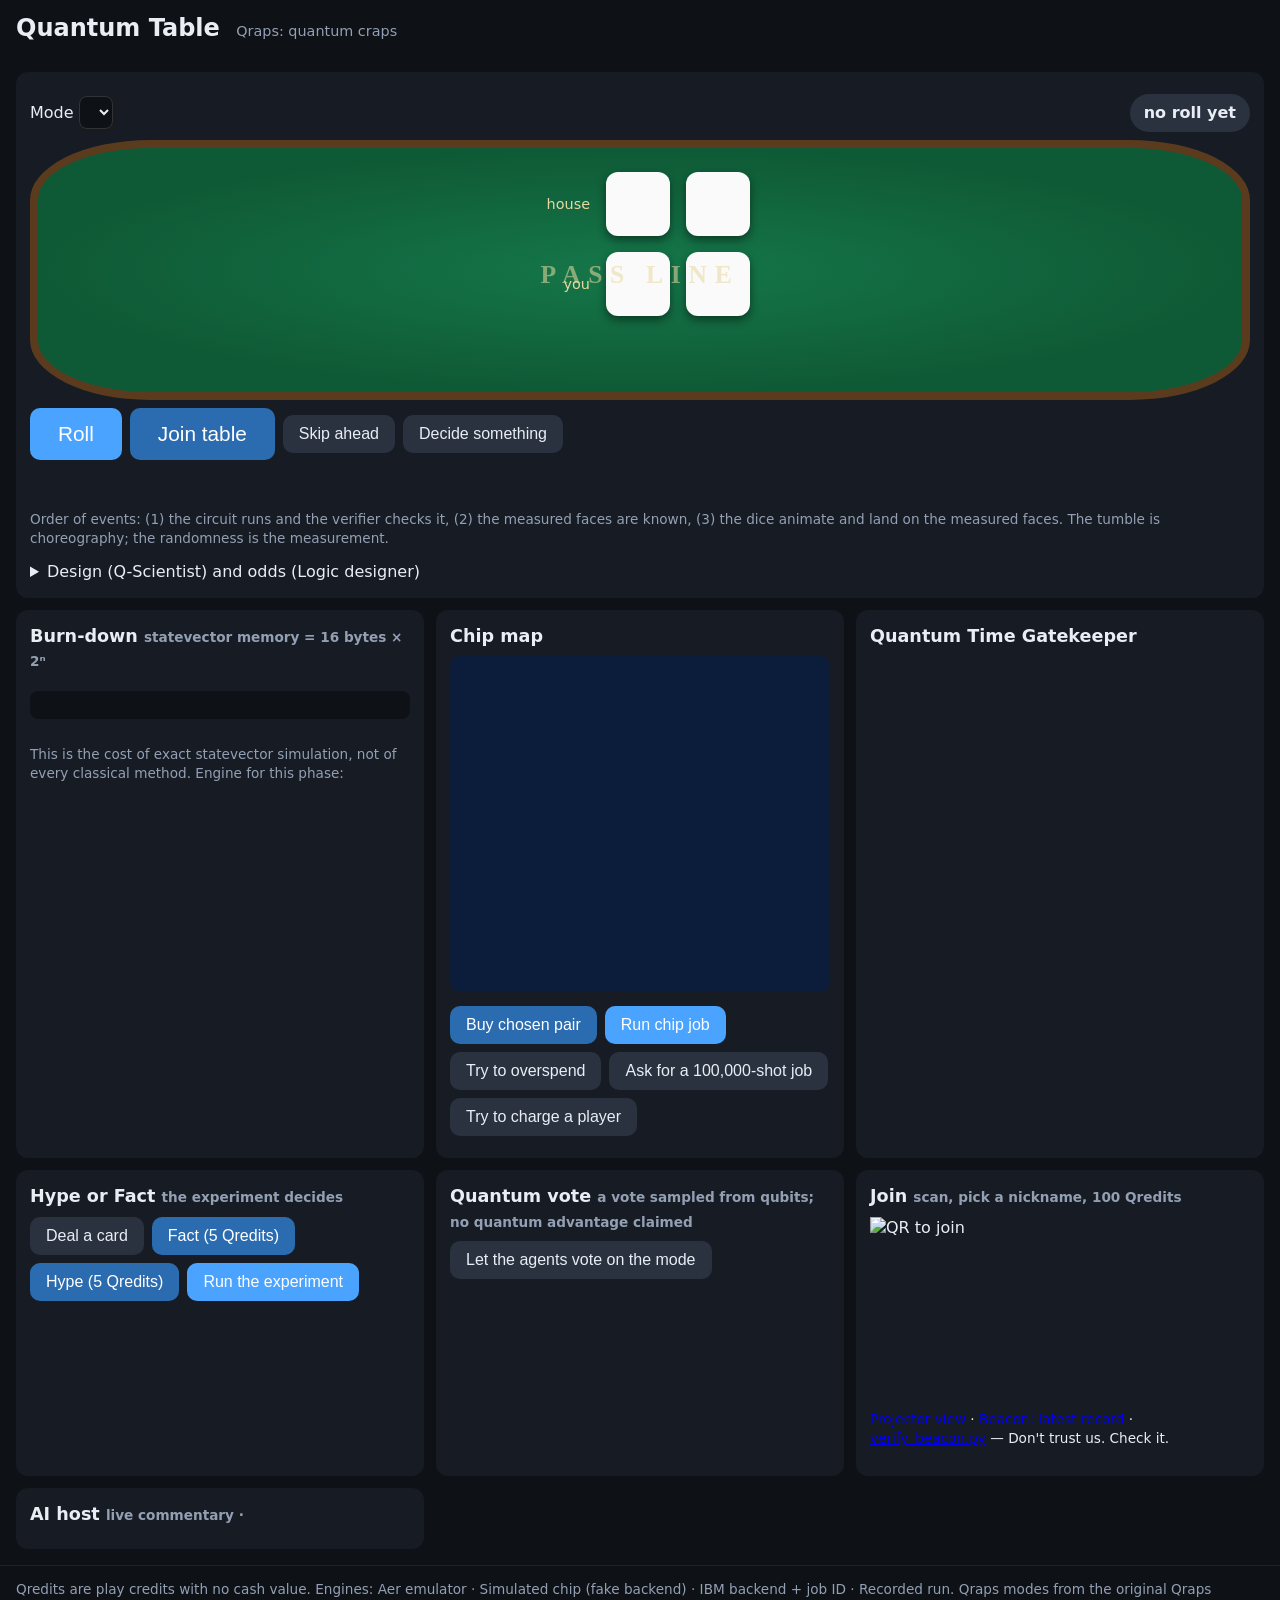
==== static/index.html @ d8f74f23 "Step 3-6: FastAPI service, page, beacon, gatekeeper (ADAP), chip buy-in, hype deck, host, vote Co-Au" ====
<!doctype html>
<html lang="en">
<head>
<meta charset="utf-8">
<meta name="viewport" content="width=device-width, initial-scale=1">
<title>Quantum Table</title>
<link rel="stylesheet" href="/static/style.css">
</head>
<body>
<header>
  <h1>Quantum Table <small>Qraps: quantum craps</small></h1>
  <div id="clock" class="muted"></div>
</header>

<section id="team" class="strip" aria-label="agent team"></section>

<main>
  <section class="card table-card">
    <div class="row between">
      <div>
        <label>Mode
          <select id="mode"></select>
        </label>
        <span id="rule" class="muted"></span>
      </div>
      <div id="badge" class="badge idle">no roll yet</div>
    </div>
    <div id="table3d" class="table3d hidden"></div>
    <div id="table2d" class="table2d">
      <div class="felt">
        <div class="dice-row house"><span class="who">house</span><div class="die" id="h0"></div><div class="die" id="h1"></div></div>
        <div class="thread" id="thread"></div>
        <div class="dice-row player"><span class="who" id="me-label">you</span><div class="die" id="p0"></div><div class="die" id="p1"></div></div>
        <div class="bloch-row" id="bloch"></div>
      </div>
    </div>
    <div class="row">
      <button id="roll" class="big">Roll</button>
      <button id="join" class="big alt">Join table</button>
      <button id="skip" class="ghost">Skip ahead</button>
      <button id="decide" class="ghost">Decide something</button>
    </div>
    <div id="result" class="result"></div>
    <p class="small muted">Order of events: (1) the circuit runs and the verifier checks it, (2) the measured faces are known, (3) the dice animate and land on the measured faces. The tumble is choreography; the randomness is the measurement. <span id="entangled-label"></span></p>
    <details><summary>Design (Q-Scientist) and odds (Logic designer)</summary><pre id="design" class="small"></pre></details>
  </section>

  <section class="card">
    <h2>Burn-down <span class="muted small">statevector memory = 16 bytes × 2ⁿ</span></h2>
    <div class="meter-wrap">
      <div class="meter" id="meter"></div>
      <div class="marks" id="marks"></div>
    </div>
    <div id="meter-text" class="small"></div>
    <p class="small muted">This is the cost of exact statevector simulation, not of every classical method. Engine for this phase: <b id="phase-engine"></b></p>
  </section>

  <section class="card">
    <h2>Chip map <span class="muted small" id="chip-label"></span></h2>
    <svg id="chip" viewBox="-1 -1 17 15" class="chipmap"></svg>
    <div class="small" id="chip-info"></div>
    <div class="row">
      <button id="buy" class="alt">Buy chosen pair</button>
      <button id="chiprun">Run chip job</button>
      <button id="overspend" class="ghost">Try to overspend</button>
      <button id="bigjob" class="ghost">Ask for a 100,000-shot job</button>
      <button id="charge" class="ghost">Try to charge a player</button>
    </div>
    <div id="chipres" class="small"></div>
  </section>

  <section class="card">
    <h2>Quantum Time Gatekeeper <span class="muted small" id="gate-credit"></span></h2>
    <div id="gatelog" class="small"></div>
    <div id="waiting"></div>
  </section>

  <section class="card">
    <h2>Hype or Fact <span class="muted small">the experiment decides</span></h2>
    <div id="hype"></div>
    <div class="row">
      <button id="deal" class="ghost">Deal a card</button>
      <button id="bet-fact" class="alt">Fact (5 Qredits)</button>
      <button id="bet-hype" class="alt">Hype (5 Qredits)</button>
      <button id="resolve">Run the experiment</button>
    </div>
    <div id="hype-score" class="small muted"></div>
  </section>

  <section class="card">
    <h2>Quantum vote <span class="muted small">a vote sampled from qubits; no quantum advantage claimed</span></h2>
    <button id="vote" class="ghost">Let the agents vote on the mode</button>
    <pre id="vote-out" class="small"></pre>
  </section>

  <section class="card">
    <h2>Join <span class="muted small">scan, pick a nickname, 100 Qredits</span></h2>
    <div class="row"><img id="qr" alt="QR to join" width="180" height="180"><div><div id="joinurl" class="mono"></div><div id="seats" class="small"></div></div></div>
    <p class="small"><a href="/table" target="_blank">Projector view</a> · <a href="/beacon/latest" target="_blank">Beacon: latest record</a> · <a href="/verify_beacon.py">verify_beacon.py</a> — Don't trust us. Check it.</p>
  </section>

  <section class="card">
    <h2>AI host <span class="muted small">live commentary · <span id="corrected"></span></span></h2>
    <ul id="ticker"></ul>
  </section>
</main>

<footer class="small muted">
  Qredits are play credits with no cash value. Engines: Aer emulator · Simulated chip (fake backend) · IBM backend + job ID · Recorded run.
  Qraps modes from the original Qraps (Quantum Game Jam 2021, <a href="https://github.com/SuperStingray/qraps">SuperStingray/qraps</a>); circuits and cross-table rules are our reconstruction.
  <span id="gate-credit2"></span>. Art: <span id="art"></span>. <a href="/making-of">How this was made</a>.
</footer>
<script src="/static/app.js"></script>
</body>
</html>
---- static/style.css ----
:root{--bg:#0e1116;--card:#171c24;--fg:#e9eef5;--muted:#93a0b4;--felt:#0f5a36;--gold:#e8d9a0;--ok:#2fbf71;--bad:#e05252;--warn:#f0b429;--blue:#4aa3ff}
*{box-sizing:border-box}
body{margin:0;background:var(--bg);color:var(--fg);font:16px/1.4 system-ui,sans-serif}
header{display:flex;justify-content:space-between;align-items:baseline;padding:12px 16px}
h1{margin:0;font-size:1.5rem}h1 small{color:var(--muted);font-weight:400;font-size:.9rem;margin-left:8px}
h2{font-size:1.1rem;margin:0 0 8px}
main{display:grid;gap:12px;padding:0 16px 16px;grid-template-columns:repeat(auto-fit,minmax(320px,1fr))}
.card{background:var(--card);border-radius:12px;padding:14px}
.table-card{grid-column:1/-1}
.strip{display:flex;gap:8px;overflow-x:auto;padding:4px 16px 10px}
.agent{flex:0 0 auto;background:var(--card);border-radius:10px;padding:6px 10px;font-size:.8rem;min-width:140px;border-left:3px solid var(--muted)}
.agent.working{border-left-color:var(--warn)}.agent b{display:block}.agent .m{color:var(--muted)}
.row{display:flex;gap:8px;flex-wrap:wrap;align-items:center;margin:8px 0}.between{justify-content:space-between}
button{background:var(--blue);color:#fff;border:0;border-radius:10px;padding:10px 16px;font-size:1rem;cursor:pointer}
button.big{font-size:1.3rem;padding:14px 28px}button.alt{background:#2b6cb0}button.ghost{background:#2a3240;color:var(--fg)}
button:disabled{opacity:.5}
select,input{font-size:1rem;padding:6px;border-radius:8px;border:1px solid #333;background:#0e1116;color:var(--fg)}
.muted{color:var(--muted)}.small{font-size:.85rem}.mono{font-family:ui-monospace,monospace}.hidden{display:none}
.badge{padding:8px 14px;border-radius:999px;font-weight:700;background:#2a3240}
.badge.ok{background:var(--ok);color:#042}.badge.bad{background:var(--bad)}.badge.warn{background:var(--warn);color:#321}
.table2d .felt{background:radial-gradient(ellipse at center,#15774a,var(--felt) 70%);border:8px solid #5a3b1e;border-radius:120px/60px;padding:18px;position:relative;min-height:260px}
.felt::before{content:"PASS LINE";position:absolute;left:0;right:0;top:46%;text-align:center;color:var(--gold);font:700 1.6rem serif;letter-spacing:.3em;opacity:.55}
.dice-row{display:flex;gap:16px;align-items:center;justify-content:center;margin:6px 0}.who{color:var(--gold);width:60px;text-align:right;font-size:.9rem}
.die{width:64px;height:64px;background:#fafafa;border-radius:12px;display:grid;grid-template-columns:repeat(3,1fr);padding:8px;gap:4px;box-shadow:0 4px 10px #0007;transition:transform .2s}
.die.rolling{animation:tumble .5s linear infinite}
@keyframes tumble{from{transform:rotate(0) scale(.9)}to{transform:rotate(360deg) scale(.9)}}
.pip{border-radius:50%;background:#111;visibility:hidden}.pip.on{visibility:visible}
.thread{height:4px;margin:0 auto;width:0;background:linear-gradient(90deg,transparent,var(--blue),transparent);border-radius:2px;box-shadow:0 0 12px var(--blue);transition:width .6s}
.thread.on{width:60%}
.bloch-row{display:flex;gap:6px;justify-content:center;margin-top:10px;flex-wrap:wrap}
.bloch{width:46px;height:46px}
.result{min-height:1.6em;font-size:1.1rem}
.meter-wrap{position:relative;height:28px;background:#0e1116;border-radius:8px;overflow:visible;margin:18px 0 26px}
.meter{height:100%;background:linear-gradient(90deg,var(--ok),var(--warn),var(--bad));border-radius:8px;width:0;transition:width .5s}
.marks{position:absolute;inset:0}.mark{position:absolute;top:-6px;bottom:-6px;border-left:2px dashed #fff8;font-size:.7rem;padding-left:4px;white-space:nowrap}
.mark span{position:absolute;top:34px;left:-2px;color:var(--muted)}
.chipmap{width:100%;max-height:360px;background:#0b1d3a;border-radius:10px}
.chipmap .q{fill:#4aa3ff}.chipmap .e{stroke-width:.25;cursor:pointer}.chipmap .e.sel{stroke:#fff;stroke-width:.5}.chipmap .e.taken{stroke:#e05252}
.gate{display:grid;grid-template-columns:auto auto auto 1fr auto;gap:4px 10px;font-family:ui-monospace,monospace;font-size:.78rem}
.gate .ALLOW{color:var(--ok)}.gate .BLOCK{color:var(--bad)}.gate .REQUIRE_HUMAN{color:var(--warn)}
#ticker{list-style:none;padding:0;margin:0}#ticker li{padding:4px 0;border-bottom:1px solid #222}#ticker li .src{color:var(--muted);font-size:.75rem;margin-left:6px}
.claim{font-size:1.2rem;padding:10px;border-radius:10px;background:#0e1116;margin:6px 0}
.verdict{font-size:1.3rem;font-weight:800}.verdict.FACT{color:var(--ok)}.verdict.HYPE{color:var(--bad)}
footer{padding:14px 16px;border-top:1px solid #222}
.table3d{height:420px;border-radius:12px;overflow:hidden;background:#000;touch-action:none}
.table3d canvas{width:100%;height:100%;display:block}
pre{white-space:pre-wrap;word-break:break-word}
.waitjob{background:#3a2d10;padding:8px;border-radius:8px;margin-top:6px}
@media (max-width:600px){.die{width:48px;height:48px;padding:6px}.who{width:44px}button.big{font-size:1.1rem;padding:12px 18px}}
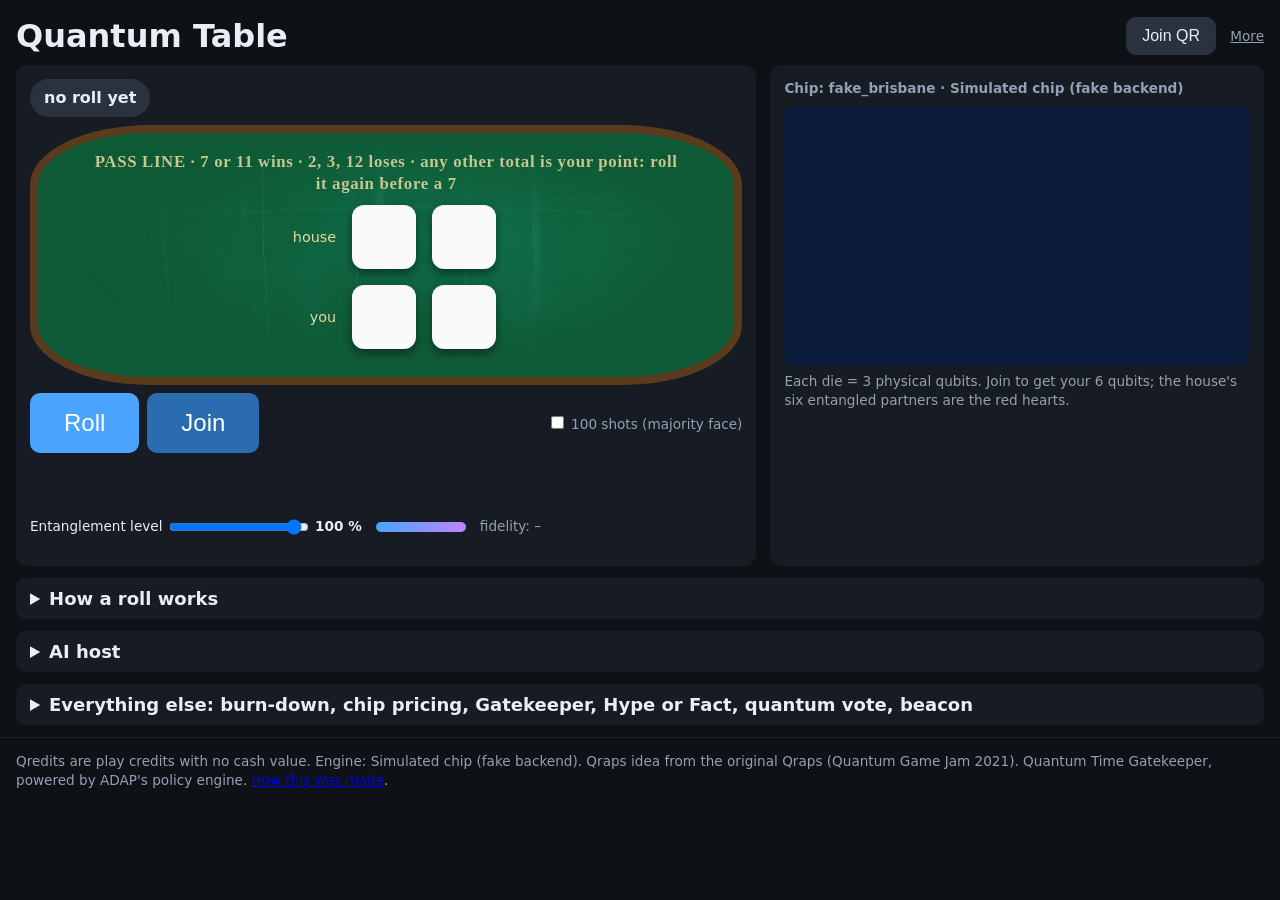
==== commit 79739b12: "Front page = gameplay only: chip game (die = 3 qubits, hearts, per-roll circuit on the noise model, " ====
--- a/static/index.html
+++ b/static/index.html
@@ -5,111 +5,58 @@
 <meta name="viewport" content="width=device-width, initial-scale=1">
 <title>Quantum Table</title>
 <link rel="stylesheet" href="/static/style.css">
+<link rel="stylesheet" href="/static/game.css">
 </head>
-<body>
-<header>
-  <h1>Quantum Table <small>Qraps: quantum craps</small></h1>
-  <div id="clock" class="muted"></div>
+<body class="game">
+<header class="game-head">
+  <h1>Quantum Table</h1>
+  <nav class="small"><button id="qrbtn" class="ghost">Join QR</button> <a href="/lab" class="more">More</a></nav>
 </header>
 
-<section id="team" class="strip" aria-label="agent team"></section>
-
-<main>
-  <section class="card table-card">
-    <div class="row between">
-      <div>
-        <label>Mode
-          <select id="mode"></select>
-        </label>
-        <span id="rule" class="muted"></span>
-      </div>
-      <div id="badge" class="badge idle">no roll yet</div>
-    </div>
+<main class="game-main">
+  <section class="card tablecol">
+    <div id="badge" class="badge idle">no roll yet</div>
     <div id="table3d" class="table3d hidden"></div>
     <div id="table2d" class="table2d">
-      <div class="felt">
+      <div class="felt rules">
+        <div class="rules-text">PASS LINE · 7 or 11 wins · 2, 3, 12 loses · any other total is your point: roll it again before a 7</div>
         <div class="dice-row house"><span class="who">house</span><div class="die" id="h0"></div><div class="die" id="h1"></div></div>
         <div class="thread" id="thread"></div>
         <div class="dice-row player"><span class="who" id="me-label">you</span><div class="die" id="p0"></div><div class="die" id="p1"></div></div>
-        <div class="bloch-row" id="bloch"></div>
       </div>
     </div>
-    <div class="row">
+    <div class="row controls">
       <button id="roll" class="big">Roll</button>
-      <button id="join" class="big alt">Join table</button>
-      <button id="skip" class="ghost">Skip ahead</button>
-      <button id="decide" class="ghost">Decide something</button>
+      <button id="join" class="big alt">Join</button>
+      <label class="switch small"><input type="checkbox" id="shots100"> 100 shots (majority face)</label>
     </div>
     <div id="result" class="result"></div>
-    <p class="small muted">Order of events: (1) the circuit runs and the verifier checks it, (2) the measured faces are known, (3) the dice animate and land on the measured faces. The tumble is choreography; the randomness is the measurement. <span id="entangled-label"></span></p>
-    <details><summary>Design (Q-Scientist) and odds (Logic designer)</summary><pre id="design" class="small"></pre></details>
+    <div class="row meters small">
+      <label>Entanglement level <input type="range" id="level" min="0" max="100" value="100"> <b id="levelval">100 %</b></label>
+      <span class="meter-mini"><span id="levelbar"></span></span>
+      <span id="fid" class="muted">fidelity: –</span>
+    </div>
   </section>
 
-  <section class="card">
-    <h2>Burn-down <span class="muted small">statevector memory = 16 bytes × 2ⁿ</span></h2>
-    <div class="meter-wrap">
-      <div class="meter" id="meter"></div>
-      <div class="marks" id="marks"></div>
-    </div>
-    <div id="meter-text" class="small"></div>
-    <p class="small muted">This is the cost of exact statevector simulation, not of every classical method. Engine for this phase: <b id="phase-engine"></b></p>
-  </section>
-
-  <section class="card">
-    <h2>Chip map <span class="muted small" id="chip-label"></span></h2>
-    <svg id="chip" viewBox="-1 -1 17 15" class="chipmap"></svg>
-    <div class="small" id="chip-info"></div>
-    <div class="row">
-      <button id="buy" class="alt">Buy chosen pair</button>
-      <button id="chiprun">Run chip job</button>
-      <button id="overspend" class="ghost">Try to overspend</button>
-      <button id="bigjob" class="ghost">Ask for a 100,000-shot job</button>
-      <button id="charge" class="ghost">Try to charge a player</button>
-    </div>
-    <div id="chipres" class="small"></div>
-  </section>
-
-  <section class="card">
-    <h2>Quantum Time Gatekeeper <span class="muted small" id="gate-credit"></span></h2>
-    <div id="gatelog" class="small"></div>
-    <div id="waiting"></div>
-  </section>
-
-  <section class="card">
-    <h2>Hype or Fact <span class="muted small">the experiment decides</span></h2>
-    <div id="hype"></div>
-    <div class="row">
-      <button id="deal" class="ghost">Deal a card</button>
-      <button id="bet-fact" class="alt">Fact (5 Qredits)</button>
-      <button id="bet-hype" class="alt">Hype (5 Qredits)</button>
-      <button id="resolve">Run the experiment</button>
-    </div>
-    <div id="hype-score" class="small muted"></div>
-  </section>
-
-  <section class="card">
-    <h2>Quantum vote <span class="muted small">a vote sampled from qubits; no quantum advantage claimed</span></h2>
-    <button id="vote" class="ghost">Let the agents vote on the mode</button>
-    <pre id="vote-out" class="small"></pre>
-  </section>
-
-  <section class="card">
-    <h2>Join <span class="muted small">scan, pick a nickname, 100 Qredits</span></h2>
-    <div class="row"><img id="qr" alt="QR to join" width="180" height="180"><div><div id="joinurl" class="mono"></div><div id="seats" class="small"></div></div></div>
-    <p class="small"><a href="/table" target="_blank">Projector view</a> · <a href="/beacon/latest" target="_blank">Beacon: latest record</a> · <a href="/verify_beacon.py">verify_beacon.py</a> — Don't trust us. Check it.</p>
-  </section>
-
-  <section class="card">
-    <h2>AI host <span class="muted small">live commentary · <span id="corrected"></span></span></h2>
-    <ul id="ticker"></ul>
+  <section class="card chipcol">
+    <h2 class="small muted" id="chip-title">Chip: fake_brisbane · Simulated chip (fake backend)</h2>
+    <svg id="chip" class="chipmap game" viewBox="-1 -1 14 3" preserveAspectRatio="xMidYMid meet"></svg>
+    <div id="legend" class="small muted">Each die = 3 physical qubits. Join to get your 6 qubits; the house's six entangled partners are the red hearts.</div>
+    <div id="seatsmini" class="small"></div>
   </section>
 </main>
 
-<footer class="small muted">
-  Qredits are play credits with no cash value. Engines: Aer emulator · Simulated chip (fake backend) · IBM backend + job ID · Recorded run.
-  Qraps modes from the original Qraps (Quantum Game Jam 2021, <a href="https://github.com/SuperStingray/qraps">SuperStingray/qraps</a>); circuits and cross-table rules are our reconstruction.
-  <span id="gate-credit2"></span>. Art: <span id="art"></span>. <a href="/making-of">How this was made</a>.
-</footer>
+<details class="fold"><summary>How a roll works</summary>
+  <p class="small">(1) The house die is prepared as a uniform superposition over faces 1–6 on 3 qubits; your die is a CNOT copy of it (entangled circuit) or an independent uniform die, chosen per roll by the level above (the fraction of rolls that use the entangled circuit, drawn by the emulator's seeded RNG). (2) The circuit is transpiled to your physical qubits and run once through the noise model of the fake backend's calibration; the fidelity shown is the product of (1 − error) over every gate and readout it used. (3) The dice animate to the measured faces. A reading of level 7 or 8 is a misfire: no result. One shot cannot be chi-square tested, so the verifier checks the exact circuit distribution on every roll and runs chi-square and TVD on the aggregate of all rolls with the same settings.</p>
+</details>
+<details class="fold"><summary>AI host</summary><ul id="ticker" class="small"></ul></details>
+<details class="fold"><summary>Everything else: burn-down, chip pricing, Gatekeeper, Hype or Fact, quantum vote, beacon</summary>
+  <p class="small">These live on the <a href="/lab">lab page</a> and the <a href="/table">projector view</a>. Beacon: <a href="/beacon/latest">latest record</a> · <a href="/verify_beacon.py">verify_beacon.py</a>.</p>
+</details>
+
+<div id="qrmodal" class="modal hidden" role="dialog"><div class="modal-box"><img id="qr" alt="QR to join" width="260" height="260"><div id="joinurl" class="mono small"></div><button id="qrclose" class="ghost">Close</button></div></div>
+
+<footer class="small muted">Qredits are play credits with no cash value. Engine: Simulated chip (fake backend). Qraps idea from the original Qraps (Quantum Game Jam 2021). <span id="gate-credit2">Quantum Time Gatekeeper, powered by ADAP's policy engine</span>. <a href="/making-of">How this was made</a>.</footer>
 <script src="/static/app.js"></script>
 </body>
 </html>
--- a/static/style.css
+++ b/static/style.css
@@ -18,8 +18,8 @@
 .muted{color:var(--muted)}.small{font-size:.85rem}.mono{font-family:ui-monospace,monospace}.hidden{display:none}
 .badge{padding:8px 14px;border-radius:999px;font-weight:700;background:#2a3240}
 .badge.ok{background:var(--ok);color:#042}.badge.bad{background:var(--bad)}.badge.warn{background:var(--warn);color:#321}
-.table2d .felt{background:radial-gradient(ellipse at center,#15774a,var(--felt) 70%);border:8px solid #5a3b1e;border-radius:120px/60px;padding:18px;position:relative;min-height:260px}
-.felt::before{content:"PASS LINE";position:absolute;left:0;right:0;top:46%;text-align:center;color:var(--gold);font:700 1.6rem serif;letter-spacing:.3em;opacity:.55}
+.table2d .felt{background:radial-gradient(ellipse at center,#15774a99,var(--felt) 70%),url(/assets/fal_felt.jpg) center/cover,var(--felt);border:8px solid #5a3b1e;border-radius:120px/60px;padding:18px;position:relative;min-height:260px}
+.felt::before{content:"PASS LINE";position:absolute;left:0;right:0;top:8px;text-align:center;color:var(--gold);font:700 1.6rem serif;letter-spacing:.3em;opacity:.55}
 .dice-row{display:flex;gap:16px;align-items:center;justify-content:center;margin:6px 0}.who{color:var(--gold);width:60px;text-align:right;font-size:.9rem}
 .die{width:64px;height:64px;background:#fafafa;border-radius:12px;display:grid;grid-template-columns:repeat(3,1fr);padding:8px;gap:4px;box-shadow:0 4px 10px #0007;transition:transform .2s}
 .die.rolling{animation:tumble .5s linear infinite}
@@ -30,10 +30,10 @@
 .bloch-row{display:flex;gap:6px;justify-content:center;margin-top:10px;flex-wrap:wrap}
 .bloch{width:46px;height:46px}
 .result{min-height:1.6em;font-size:1.1rem}
-.meter-wrap{position:relative;height:28px;background:#0e1116;border-radius:8px;overflow:visible;margin:18px 0 26px}
+.meter-wrap{position:relative;height:28px;background:#0e1116;border-radius:8px;overflow:visible;margin:22px 0 10px}
 .meter{height:100%;background:linear-gradient(90deg,var(--ok),var(--warn),var(--bad));border-radius:8px;width:0;transition:width .5s}
 .marks{position:absolute;inset:0}.mark{position:absolute;top:-6px;bottom:-6px;border-left:2px dashed #fff8;font-size:.7rem;padding-left:4px;white-space:nowrap}
-.mark span{position:absolute;top:34px;left:-2px;color:var(--muted)}
+.mark span{position:absolute;top:-16px;left:-5px;color:var(--fg);font-weight:700}
 .chipmap{width:100%;max-height:360px;background:#0b1d3a;border-radius:10px}
 .chipmap .q{fill:#4aa3ff}.chipmap .e{stroke-width:.25;cursor:pointer}.chipmap .e.sel{stroke:#fff;stroke-width:.5}.chipmap .e.taken{stroke:#e05252}
 .gate{display:grid;grid-template-columns:auto auto auto 1fr auto;gap:4px 10px;font-family:ui-monospace,monospace;font-size:.78rem}
@@ -47,3 +47,5 @@
 pre{white-space:pre-wrap;word-break:break-word}
 .waitjob{background:#3a2d10;padding:8px;border-radius:8px;margin-top:6px}
 @media (max-width:600px){.die{width:48px;height:48px;padding:6px}.who{width:44px}button.big{font-size:1.1rem;padding:12px 18px}}
+
+.die.misfire{display:flex;align-items:center;justify-content:center;font:900 2rem sans-serif;color:#e05252;background:#fff3f3}
--- a/static/game.css
+++ b/static/game.css
@@ -0,0 +1,29 @@
+body.game{font-size:18px}
+.game-head{display:flex;justify-content:space-between;align-items:center;padding:14px 16px 6px}
+.game-head h1{font-size:2rem}.game-head nav a.more{color:var(--muted);margin-left:10px}
+.game-main{display:grid;gap:14px;padding:0 16px;grid-template-columns:1fr}
+@media (min-width:1000px){.game-main{grid-template-columns:3fr 2fr}}
+.tablecol .badge{display:inline-block;margin-bottom:8px;font-size:1rem;max-width:100%;white-space:normal}
+.felt.rules{position:relative}
+.felt.rules::before{content:none}
+.rules-text{color:var(--gold);font:700 1.05rem/1.3 serif;letter-spacing:.04em;text-align:center;opacity:.85;margin:0 auto 10px;max-width:90%}
+.controls button.big{font-size:1.5rem;padding:16px 34px}
+.switch{color:var(--muted);margin-left:auto}
+.meters{gap:14px}.meters input[type=range]{width:140px;vertical-align:middle}
+.meter-mini{display:inline-block;width:90px;height:10px;background:#0e1116;border-radius:5px;overflow:hidden;vertical-align:middle}
+.meter-mini span{display:block;height:100%;width:100%;background:linear-gradient(90deg,#4aa3ff,#c084fc)}
+.result{font-size:1.4rem;min-height:1.8em}
+.chipmap.game{max-height:420px;min-height:260px}
+.chipmap.game .q{fill:#2f4b73}.chipmap.game .e{stroke:#2f4b73;stroke-width:.14}
+.chipmap.game .mine{stroke:#fff;stroke-width:.08}
+.chipmap.game .heart{fill:#e05252}
+.chipmap.game .link{stroke-dasharray:.2 .15;stroke-width:.12;fill:none;opacity:.9}
+.chipmap.game text{font-size:.42px;fill:#cfe3ff;text-anchor:middle;pointer-events:none}
+.fold{margin:12px 16px;background:var(--card);border-radius:10px;padding:8px 14px}
+.fold summary{cursor:pointer;font-weight:600}
+.modal{position:fixed;inset:0;background:#000a;display:flex;align-items:center;justify-content:center;z-index:9}
+.modal-box{background:var(--card);padding:18px;border-radius:14px;text-align:center}
+.modal-box img{background:#fff;padding:8px;border-radius:8px}
+#ticker li{list-style:none;padding:3px 0}
+@media (max-width:600px){body.game{font-size:16px}.game-head h1{font-size:1.5rem}.controls button.big{font-size:1.2rem;padding:12px 22px}.result{font-size:1.1rem}}
+.modal.hidden{display:none}
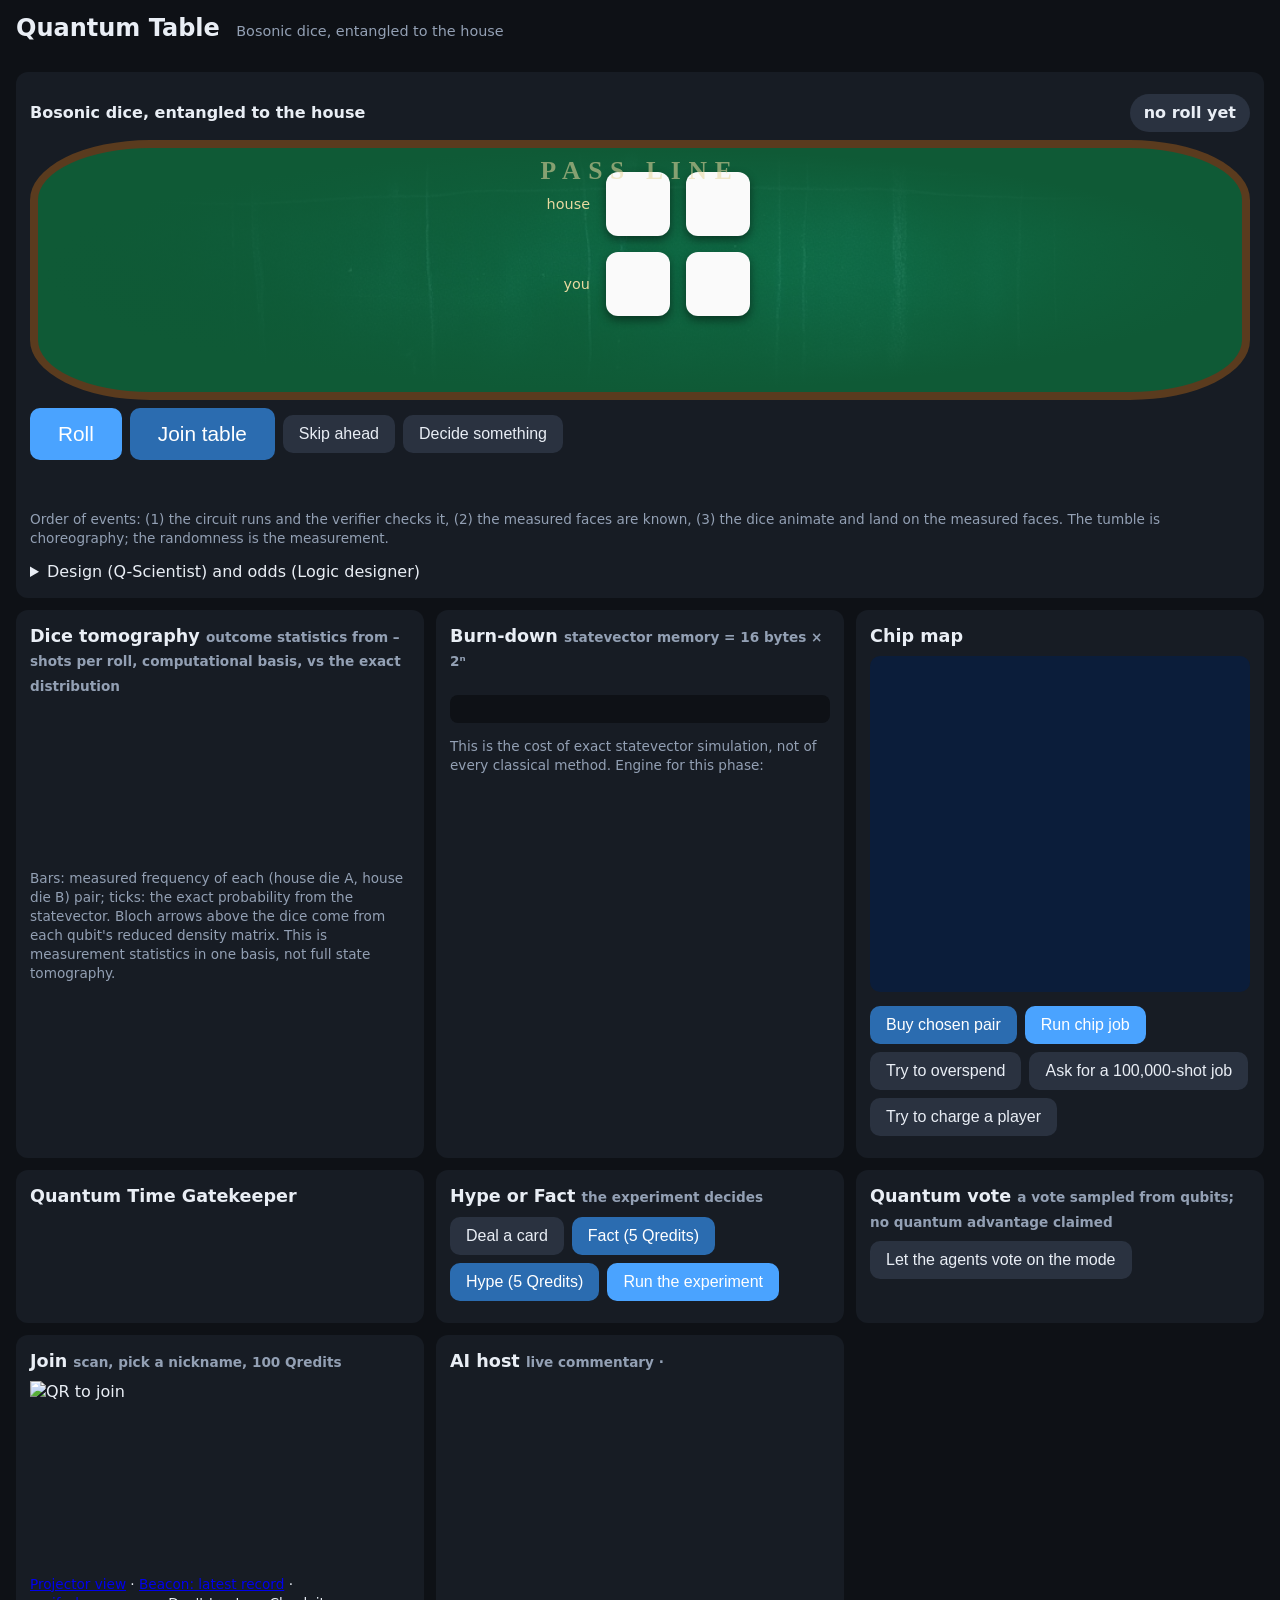
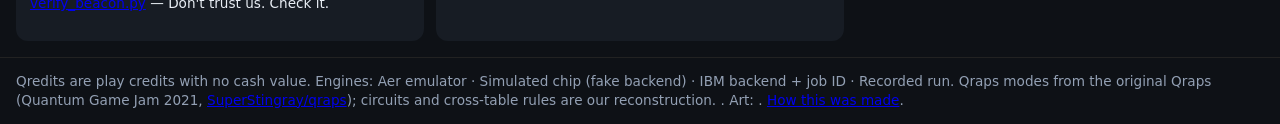
==== commit 69e20b5e: "Front page back to the full design: one game (Bosonic dice entangled to the house), 4096 shots per r" ====
--- a/static/index.html
+++ b/static/index.html
@@ -5,58 +5,115 @@
 <meta name="viewport" content="width=device-width, initial-scale=1">
 <title>Quantum Table</title>
 <link rel="stylesheet" href="/static/style.css">
-<link rel="stylesheet" href="/static/game.css">
 </head>
-<body class="game">
-<header class="game-head">
-  <h1>Quantum Table</h1>
-  <nav class="small"><button id="qrbtn" class="ghost">Join QR</button> <a href="/lab" class="more">More</a></nav>
+<body>
+<header>
+  <h1>Quantum Table <small>Bosonic dice, entangled to the house</small></h1>
+  <div id="clock" class="muted"></div>
 </header>
 
-<main class="game-main">
-  <section class="card tablecol">
-    <div id="badge" class="badge idle">no roll yet</div>
+<section id="team" class="strip" aria-label="agent team"></section>
+
+<main>
+  <section class="card table-card">
+    <div class="row between">
+      <div>
+        <b>Bosonic dice, entangled to the house</b> <select id="mode" class="hidden"></select>
+        <span id="rule" class="muted"></span>
+      </div>
+      <div id="badge" class="badge idle">no roll yet</div>
+    </div>
     <div id="table3d" class="table3d hidden"></div>
     <div id="table2d" class="table2d">
-      <div class="felt rules">
-        <div class="rules-text">PASS LINE · 7 or 11 wins · 2, 3, 12 loses · any other total is your point: roll it again before a 7</div>
+      <div class="felt">
         <div class="dice-row house"><span class="who">house</span><div class="die" id="h0"></div><div class="die" id="h1"></div></div>
         <div class="thread" id="thread"></div>
         <div class="dice-row player"><span class="who" id="me-label">you</span><div class="die" id="p0"></div><div class="die" id="p1"></div></div>
+        <div class="bloch-row" id="bloch"></div>
       </div>
     </div>
-    <div class="row controls">
+    <div class="row">
       <button id="roll" class="big">Roll</button>
-      <button id="join" class="big alt">Join</button>
-      <label class="switch small"><input type="checkbox" id="shots100"> 100 shots (majority face)</label>
+      <button id="join" class="big alt">Join table</button>
+      <button id="skip" class="ghost">Skip ahead</button>
+      <button id="decide" class="ghost">Decide something</button>
     </div>
     <div id="result" class="result"></div>
-    <div class="row meters small">
-      <label>Entanglement level <input type="range" id="level" min="0" max="100" value="100"> <b id="levelval">100 %</b></label>
-      <span class="meter-mini"><span id="levelbar"></span></span>
-      <span id="fid" class="muted">fidelity: –</span>
-    </div>
+    <p class="small muted">Order of events: (1) the circuit runs and the verifier checks it, (2) the measured faces are known, (3) the dice animate and land on the measured faces. The tumble is choreography; the randomness is the measurement. <span id="entangled-label"></span></p>
+    <details><summary>Design (Q-Scientist) and odds (Logic designer)</summary><pre id="design" class="small"></pre></details>
   </section>
 
-  <section class="card chipcol">
-    <h2 class="small muted" id="chip-title">Chip: fake_brisbane · Simulated chip (fake backend)</h2>
-    <svg id="chip" class="chipmap game" viewBox="-1 -1 14 3" preserveAspectRatio="xMidYMid meet"></svg>
-    <div id="legend" class="small muted">Each die = 3 physical qubits. Join to get your 6 qubits; the house's six entangled partners are the red hearts.</div>
-    <div id="seatsmini" class="small"></div>
+  <section class="card">
+    <h2>Dice tomography <span class="muted small">outcome statistics from <span id="tomo-shots">–</span> shots per roll, computational basis, vs the exact distribution</span></h2>
+    <div id="tomo" class="tomo"></div>
+    <p class="small muted">Bars: measured frequency of each (house die A, house die B) pair; ticks: the exact probability from the statevector. Bloch arrows above the dice come from each qubit's reduced density matrix. This is measurement statistics in one basis, not full state tomography.</p>
+  </section>
+
+  <section class="card">
+    <h2>Burn-down <span class="muted small">statevector memory = 16 bytes × 2ⁿ</span></h2>
+    <div class="meter-wrap">
+      <div class="meter" id="meter"></div>
+      <div class="marks" id="marks"></div>
+    </div>
+    <div id="meter-text" class="small"></div>
+    <p class="small muted">This is the cost of exact statevector simulation, not of every classical method. Engine for this phase: <b id="phase-engine"></b></p>
+  </section>
+
+  <section class="card">
+    <h2>Chip map <span class="muted small" id="chip-label"></span></h2>
+    <svg id="chip" viewBox="-1 -1 17 15" class="chipmap"></svg>
+    <div class="small" id="chip-info"></div>
+    <div class="row">
+      <button id="buy" class="alt">Buy chosen pair</button>
+      <button id="chiprun">Run chip job</button>
+      <button id="overspend" class="ghost">Try to overspend</button>
+      <button id="bigjob" class="ghost">Ask for a 100,000-shot job</button>
+      <button id="charge" class="ghost">Try to charge a player</button>
+    </div>
+    <div id="chipres" class="small"></div>
+  </section>
+
+  <section class="card">
+    <h2>Quantum Time Gatekeeper <span class="muted small" id="gate-credit"></span></h2>
+    <div id="gatelog" class="small"></div>
+    <div id="waiting"></div>
+  </section>
+
+  <section class="card">
+    <h2>Hype or Fact <span class="muted small">the experiment decides</span></h2>
+    <div id="hype"></div>
+    <div class="row">
+      <button id="deal" class="ghost">Deal a card</button>
+      <button id="bet-fact" class="alt">Fact (5 Qredits)</button>
+      <button id="bet-hype" class="alt">Hype (5 Qredits)</button>
+      <button id="resolve">Run the experiment</button>
+    </div>
+    <div id="hype-score" class="small muted"></div>
+  </section>
+
+  <section class="card">
+    <h2>Quantum vote <span class="muted small">a vote sampled from qubits; no quantum advantage claimed</span></h2>
+    <button id="vote" class="ghost">Let the agents vote on the mode</button>
+    <pre id="vote-out" class="small"></pre>
+  </section>
+
+  <section class="card">
+    <h2>Join <span class="muted small">scan, pick a nickname, 100 Qredits</span></h2>
+    <div class="row"><img id="qr" alt="QR to join" width="180" height="180"><div><div id="joinurl" class="mono"></div><div id="seats" class="small"></div></div></div>
+    <p class="small"><a href="/table" target="_blank">Projector view</a> · <a href="/beacon/latest" target="_blank">Beacon: latest record</a> · <a href="/verify_beacon.py">verify_beacon.py</a> — Don't trust us. Check it.</p>
+  </section>
+
+  <section class="card">
+    <h2>AI host <span class="muted small">live commentary · <span id="corrected"></span></span></h2>
+    <ul id="ticker"></ul>
   </section>
 </main>
 
-<details class="fold"><summary>How a roll works</summary>
-  <p class="small">(1) The house die is prepared as a uniform superposition over faces 1–6 on 3 qubits; your die is a CNOT copy of it (entangled circuit) or an independent uniform die, chosen per roll by the level above (the fraction of rolls that use the entangled circuit, drawn by the emulator's seeded RNG). (2) The circuit is transpiled to your physical qubits and run once through the noise model of the fake backend's calibration; the fidelity shown is the product of (1 − error) over every gate and readout it used. (3) The dice animate to the measured faces. A reading of level 7 or 8 is a misfire: no result. One shot cannot be chi-square tested, so the verifier checks the exact circuit distribution on every roll and runs chi-square and TVD on the aggregate of all rolls with the same settings.</p>
-</details>
-<details class="fold"><summary>AI host</summary><ul id="ticker" class="small"></ul></details>
-<details class="fold"><summary>Everything else: burn-down, chip pricing, Gatekeeper, Hype or Fact, quantum vote, beacon</summary>
-  <p class="small">These live on the <a href="/lab">lab page</a> and the <a href="/table">projector view</a>. Beacon: <a href="/beacon/latest">latest record</a> · <a href="/verify_beacon.py">verify_beacon.py</a>.</p>
-</details>
-
-<div id="qrmodal" class="modal hidden" role="dialog"><div class="modal-box"><img id="qr" alt="QR to join" width="260" height="260"><div id="joinurl" class="mono small"></div><button id="qrclose" class="ghost">Close</button></div></div>
-
-<footer class="small muted">Qredits are play credits with no cash value. Engine: Simulated chip (fake backend). Qraps idea from the original Qraps (Quantum Game Jam 2021). <span id="gate-credit2">Quantum Time Gatekeeper, powered by ADAP's policy engine</span>. <a href="/making-of">How this was made</a>.</footer>
+<footer class="small muted">
+  Qredits are play credits with no cash value. Engines: Aer emulator · Simulated chip (fake backend) · IBM backend + job ID · Recorded run.
+  Qraps modes from the original Qraps (Quantum Game Jam 2021, <a href="https://github.com/SuperStingray/qraps">SuperStingray/qraps</a>); circuits and cross-table rules are our reconstruction.
+  <span id="gate-credit2"></span>. Art: <span id="art"></span>. <a href="/making-of">How this was made</a>.
+</footer>
 <script src="/static/app.js"></script>
 </body>
 </html>
--- a/static/style.css
+++ b/static/style.css
@@ -49,3 +49,9 @@
 @media (max-width:600px){.die{width:48px;height:48px;padding:6px}.who{width:44px}button.big{font-size:1.1rem;padding:12px 18px}}
 
 .die.misfire{display:flex;align-items:center;justify-content:center;font:900 2rem sans-serif;color:#e05252;background:#fff3f3}
+
+.tomo{display:grid;grid-template-columns:repeat(auto-fill,minmax(54px,1fr));gap:6px;align-items:end;height:150px}
+.tomo .bar{position:relative;background:#0e1116;border-radius:4px;height:100%}
+.tomo .bar i{position:absolute;left:0;right:0;bottom:0;background:var(--blue);border-radius:4px}
+.tomo .bar b{position:absolute;left:0;right:0;border-top:2px solid var(--gold)}
+.tomo .bar span{position:absolute;left:0;right:0;bottom:-18px;text-align:center;font-size:.7rem;color:var(--muted)}
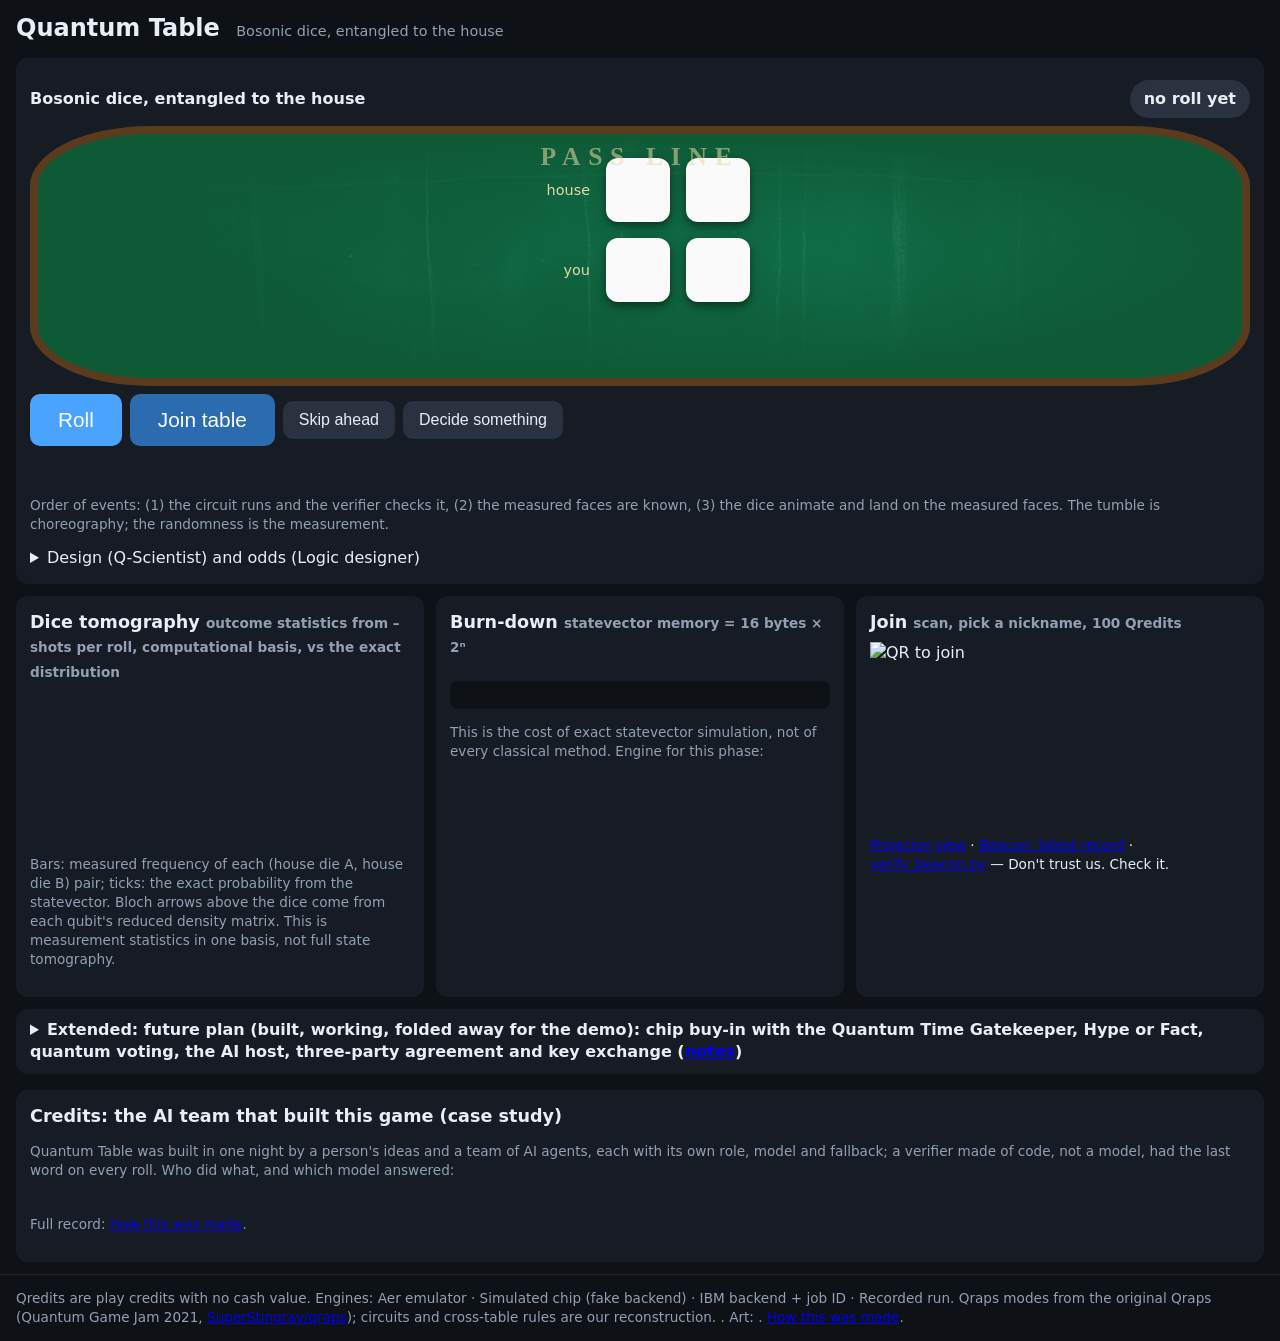
==== commit d7ef87c2: "Demo trim: team to credits, 1024 shots, extras folded under future plan, boxd_update.sh Co-Authored-" ====
--- a/static/index.html
+++ b/static/index.html
@@ -12,7 +12,6 @@
   <div id="clock" class="muted"></div>
 </header>
 
-<section id="team" class="strip" aria-label="agent team"></section>
 
 <main>
   <section class="card table-card">
@@ -59,7 +58,24 @@
     <p class="small muted">This is the cost of exact statevector simulation, not of every classical method. Engine for this phase: <b id="phase-engine"></b></p>
   </section>
 
+  
+
+  
+
+  
+
+  
+
   <section class="card">
+    <h2>Join <span class="muted small">scan, pick a nickname, 100 Qredits</span></h2>
+    <div class="row"><img id="qr" alt="QR to join" width="180" height="180"><div><div id="joinurl" class="mono"></div><div id="seats" class="small"></div></div></div>
+    <p class="small"><a href="/table" target="_blank">Projector view</a> · <a href="/beacon/latest" target="_blank">Beacon: latest record</a> · <a href="/verify_beacon.py">verify_beacon.py</a> — Don't trust us. Check it.</p>
+  </section>
+
+  
+  <details class="fold future" id="future"><summary>Extended: future plan (built, working, folded away for the demo): chip buy-in with the Quantum Time Gatekeeper, Hype or Fact, quantum voting, the AI host, three-party agreement and key exchange (<a href="/docs-img/IDEAS_byzantine_qkd.md">notes</a>)</summary>
+  <div class="future-grid">
+<section class="card">
     <h2>Chip map <span class="muted small" id="chip-label"></span></h2>
     <svg id="chip" viewBox="-1 -1 17 15" class="chipmap"></svg>
     <div class="small" id="chip-info"></div>
@@ -72,14 +88,12 @@
     </div>
     <div id="chipres" class="small"></div>
   </section>
-
-  <section class="card">
+<section class="card">
     <h2>Quantum Time Gatekeeper <span class="muted small" id="gate-credit"></span></h2>
     <div id="gatelog" class="small"></div>
     <div id="waiting"></div>
   </section>
-
-  <section class="card">
+<section class="card">
     <h2>Hype or Fact <span class="muted small">the experiment decides</span></h2>
     <div id="hype"></div>
     <div class="row">
@@ -90,25 +104,23 @@
     </div>
     <div id="hype-score" class="small muted"></div>
   </section>
-
-  <section class="card">
+<section class="card">
     <h2>Quantum vote <span class="muted small">a vote sampled from qubits; no quantum advantage claimed</span></h2>
     <button id="vote" class="ghost">Let the agents vote on the mode</button>
     <pre id="vote-out" class="small"></pre>
   </section>
-
-  <section class="card">
-    <h2>Join <span class="muted small">scan, pick a nickname, 100 Qredits</span></h2>
-    <div class="row"><img id="qr" alt="QR to join" width="180" height="180"><div><div id="joinurl" class="mono"></div><div id="seats" class="small"></div></div></div>
-    <p class="small"><a href="/table" target="_blank">Projector view</a> · <a href="/beacon/latest" target="_blank">Beacon: latest record</a> · <a href="/verify_beacon.py">verify_beacon.py</a> — Don't trust us. Check it.</p>
-  </section>
-
-  <section class="card">
+<section class="card">
     <h2>AI host <span class="muted small">live commentary · <span id="corrected"></span></span></h2>
     <ul id="ticker"></ul>
   </section>
+  </div></details>
 </main>
 
+<section class="card credits"><h2>Credits: the AI team that built this game (case study)</h2>
+  <p class="small muted">Quantum Table was built in one night by a person's ideas and a team of AI agents, each with its own role, model and fallback; a verifier made of code, not a model, had the last word on every roll. Who did what, and which model answered:</p>
+  <div id="team" class="strip credits-strip" aria-label="agent team"></div>
+  <p class="small muted">Full record: <a href="/making-of">How this was made</a>.</p>
+</section>
 <footer class="small muted">
   Qredits are play credits with no cash value. Engines: Aer emulator · Simulated chip (fake backend) · IBM backend + job ID · Recorded run.
   Qraps modes from the original Qraps (Quantum Game Jam 2021, <a href="https://github.com/SuperStingray/qraps">SuperStingray/qraps</a>); circuits and cross-table rules are our reconstruction.
--- a/static/style.css
+++ b/static/style.css
@@ -55,3 +55,8 @@
 .tomo .bar i{position:absolute;left:0;right:0;bottom:0;background:var(--blue);border-radius:4px}
 .tomo .bar b{position:absolute;left:0;right:0;border-top:2px solid var(--gold)}
 .tomo .bar span{position:absolute;left:0;right:0;bottom:-18px;text-align:center;font-size:.7rem;color:var(--muted)}
+
+.future{margin:0;grid-column:1/-1;background:var(--card);border-radius:12px;padding:10px 14px}
+.future summary{cursor:pointer;font-weight:600}
+.future-grid{display:grid;gap:12px;grid-template-columns:repeat(auto-fit,minmax(320px,1fr));margin-top:10px}
+.credits{margin:0 16px 12px}.credits-strip{padding:4px 0;flex-wrap:wrap}
